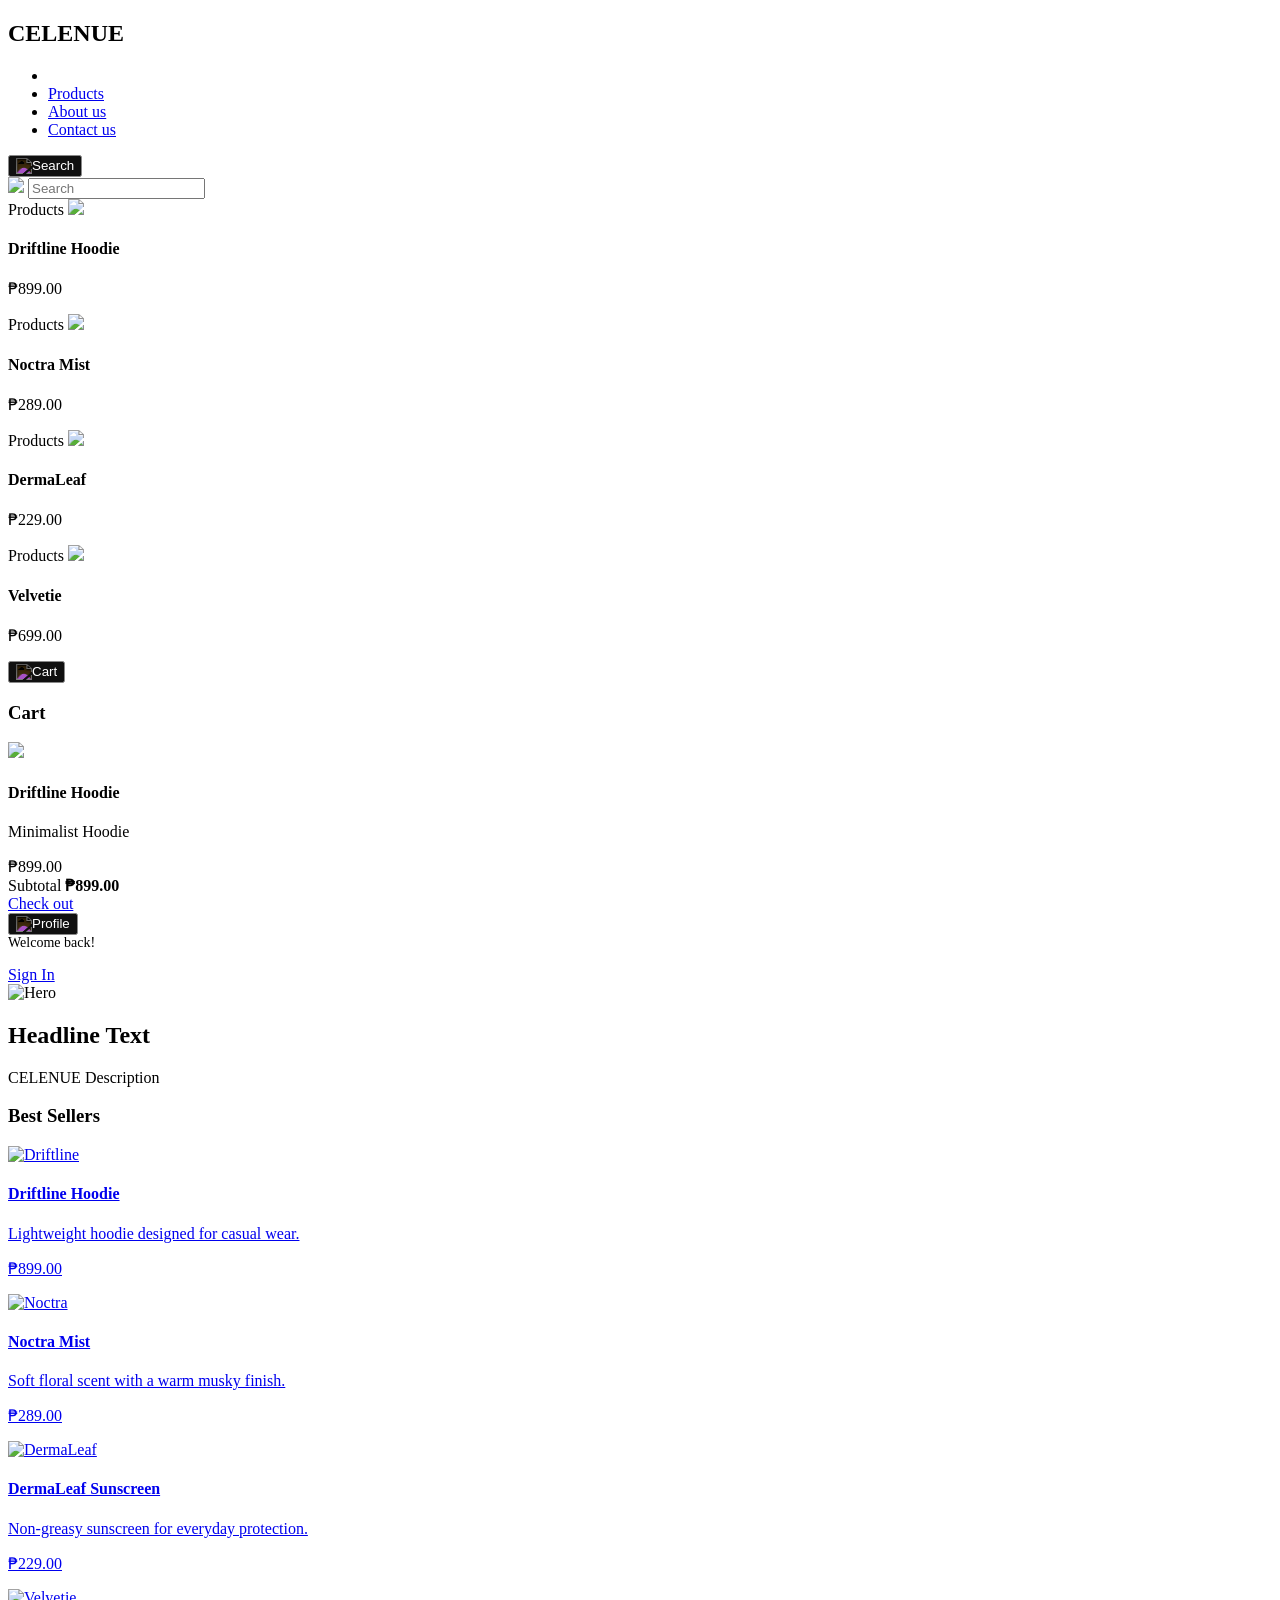
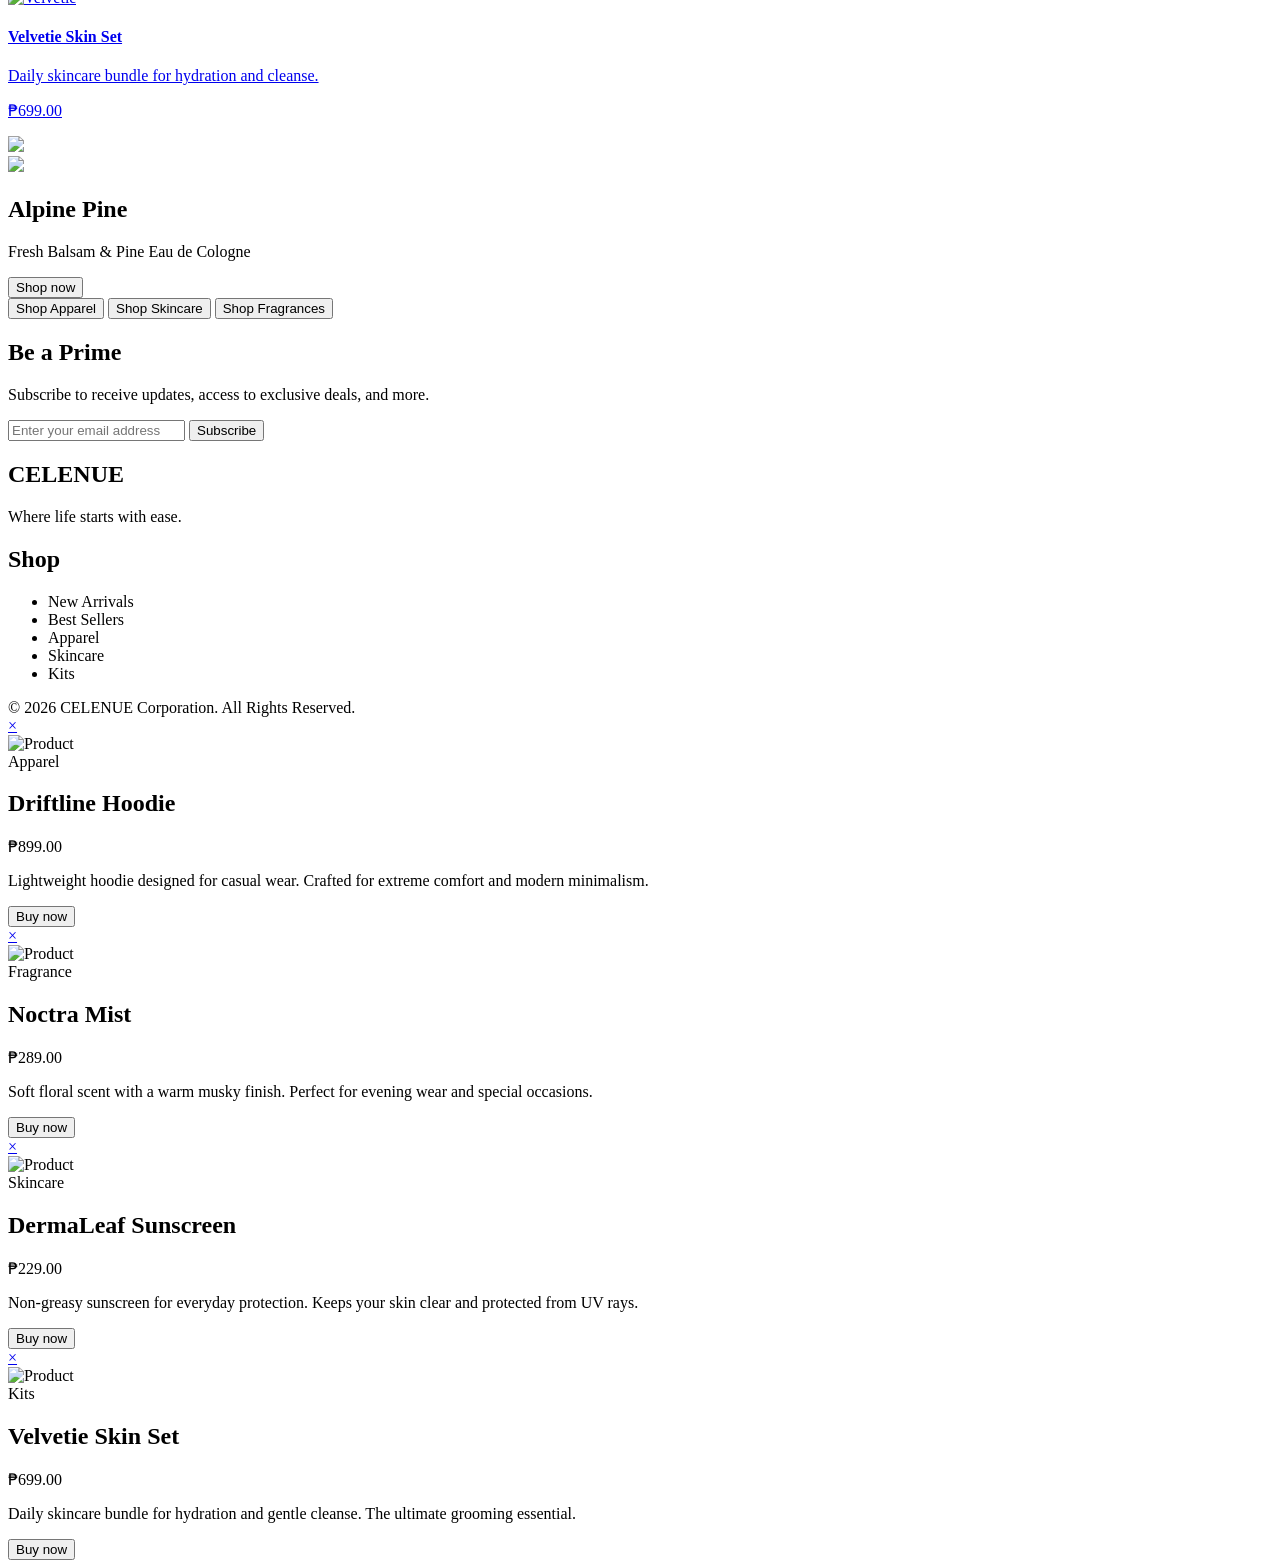
==== index.html @ c6b099b7 "Create index.html Updated" ====
<!DOCTYPE html>
<html lang="en">
<head>
    <meta charset="UTF-8">
    <meta name="viewport" content="width=device-width, initial-scale=1.0">
    <link rel="stylesheet" href="style.css">
    <link href="https://fonts.googleapis.com/css2?family=Inter:wght@300;400;500;600&family=Playfair+Display:wght@400;500;600&display=swap" rel="stylesheet">
    <title>CELENUE | Home</title>
</head>
<body>
    <nav class="navbar"> 
        <h1 class="logo">CELENUE</h1>
        <ul class="navlinks">
            <li><a href="index.html" style="color: white; font-weight: 600;">Home</a></li>
            <li><a href="products.html">Products</a></li>
            <li><a href="about.html">About us</a></li>
            <li><a href="contact.html">Contact us</a></li> 
        </ul>

        <!-- Drop down for signin Icon -->
        <div class="navicons">
            <div class="dropdown-container">
                <button class="iconbtn" style="filter: invert(1);"><img src="Assets/Search.png" alt="Search"></button>
                <div class="navPopup searchPopupWide">
                    <div class="searchInputWrapper">
                        <img src="Assets/Search.png" class="searchIconInside">
                        <input type="text" placeholder="Search">
                    </div>
                    <div class="searchResultsGrid">
                        <div class="searchResultCard">
                            <span class="searchResultCategory">Products</span>
                            <img src="Assets/Images/BestSeller1.png" class="searchResultImage">
                            <h4 class="searchResultTitle">Driftline Hoodie</h4>
                            <p class="searchResultPrice">₱899.00</p>
                        </div>
                        <div class="searchResultCard">
                            <span class="searchResultCategory">Products</span>
                            <img src="Assets/Images/BestSeller2.png" class="searchResultImage">
                            <h4 class="searchResultTitle">Noctra Mist</h4>
                            <p class="searchResultPrice">₱289.00</p>
                        </div>
                        <div class="searchResultCard">
                            <span class="searchResultCategory">Products</span>
                            <img src="Assets/Images/BestSeller3.png" class="searchResultImage">
                            <h4 class="searchResultTitle">DermaLeaf</h4>
                            <p class="searchResultPrice">₱229.00</p>
                        </div>
                        <div class="searchResultCard">
                            <span class="searchResultCategory">Products</span>
                            <img src="Assets/Images/BestSeller4.png" class="searchResultImage">
                            <h4 class="searchResultTitle">Velvetie</h4>
                            <p class="searchResultPrice">₱699.00</p>
                        </div>
                    </div>
                </div>
            </div>

        <!-- Drop down for Cart Icon -->
            <div class="dropdown-container">
                <button class="iconbtn" style="filter: invert(1);"><img src="Assets/Cart.png" alt="Cart"></button>
                <div class="navPopup">
                    <h3 class="cartTitle">Cart</h3>
                    <div class="cartItem">
                        <img src="Assets/Images/BestSeller1.png" class="cartItemImg">
                        <div class="cartItemContent">
                            <div class="cartItemTop">
                                <div class="cartItemDetails">
                                    <h4>Driftline Hoodie</h4>
                                    <p>Minimalist Hoodie</p>
                                </div>
                                <div class="cartItemPrice">₱899.00</div>
                            </div>
                        </div>
                    </div>
                    <div class="cartSubtotalRow">
                        <span>Subtotal</span>
                        <strong>₱899.00</strong>
                    </div>
                    <a href="checkout.html" class="btnCheckout">Check out</a>
                </div>
            </div>
        <!-- Drop down for signin Icon -->
            <div class="dropdown-container">
                <button class="iconbtn" style="filter: invert(1);"><img src="Assets/Profile.png" alt="Profile"></button>
                <div class="navPopup" style="width: 200px;">
                    <p style="margin: 0 0 15px 0; font-size: 14px;">Welcome back!</p>
                    <a href="#" class="btnCheckout">Sign In</a>
                </div>
            </div>
        </div>
    </nav>

    <div class="topImage">
        <img src="Assets/Images/HomePageMain.png" alt="Hero">
        <div class="text">
            <h2>Headline Text</h2>
            <p>CELENUE Description</p>
        </div>
    </div>

    <h3>Best Sellers</h3>
    <div class="Item-container">
        <a href="#modal1" class="card">
            <img src="Assets/Images/BestSeller1.png" alt="Driftline">
            <div class="text">
                <h4>Driftline Hoodie</h4>
                <p class="desc">Lightweight hoodie designed for casual wear.</p>
                <p class="price">₱899.00</p>
            </div>
        </a>
        <a href="#modal2" class="card">
            <img src="Assets/Images/BestSeller2.png" alt="Noctra">
            <div class="text">
                <h4>Noctra Mist</h4>
                <p class="desc">Soft floral scent with a warm musky finish.</p>
                <p class="price">₱289.00</p>
            </div>
        </a>
        <a href="#modal3" class="card">
            <img src="Assets/Images/BestSeller3.png" alt="DermaLeaf">
            <div class="text">
                <h4>DermaLeaf Sunscreen</h4>
                <p class="desc">Non-greasy sunscreen for everyday protection.</p>
                <p class="price">₱229.00</p>
            </div>
        </a>
        <a href="#modal4" class="card">
            <img src="Assets/Images/BestSeller4.png" alt="Velvetie">
            <div class="text">
                <h4>Velvetie Skin Set</h4>
                <p class="desc">Daily skincare bundle for hydration and cleanse.</p>
                <p class="price">₱699.00</p>
            </div>
        </a>
    </div>

    <div class="showcase">
        <div class="left-side">
            <img src="Assets/Images/PromoModel.png">
        </div>
        <div class="right-side">
            <div class="right-card">
                <img src="Assets/Images/PromoProduct.png">
                <div class="right-content">
                    <h2>Alpine Pine</h2>
                    <p>Fresh Balsam & Pine Eau de Cologne</p>
                    <a href="products.html"><button>Shop now</button></a>
                </div>
            </div>            
        </div>
    </div>

    <div class="buttonshop">
        <button>Shop Apparel</button>
        <button>Shop Skincare</button>
        <button>Shop Fragrances</button>
    </div>

    <div class="club">
        <div class="clubInv">
            <h2>Be a Prime</h2>
            <p>Subscribe to receive updates, access to exclusive deals, and more.</p>
        </div>
        <div class="ClubSub">
            <input type="email" placeholder="Enter your email address">
            <button>Subscribe</button>
        </div>
    </div>

    <div class="footer">
        <div class="top-footer">
            <div class="left-footer">
                <h2>CELENUE</h2>
                <p>Where life starts with ease.</p>
            </div>
            <div class="middle-footer">
                <h2>Shop</h2>
                <ul class="shoplinks">
                    <li>New Arrivals</li>
                    <li>Best Sellers</li>
                    <li>Apparel</li>
                    <li>Skincare</li>
                    <li>Kits</li>
                </ul>
            </div>
        </div>
        <div class="bottom-footer">
            <p style="margin: 0;">© 2026 CELENUE Corporation. All Rights Reserved.</p>
        </div>
    </div>
    
    <!-- POP UP FOR PRODUCTS -->
    <div id="modal1" class="modalOverlay">
        <div class="quickViewBox">
            <a href="#" class="closeModalBtn">&times;</a>
            <div class="modalLeft"><img src="Assets/Images/BestSeller1.png" alt="Product"></div>
            <div class="modalRight">
                <span>Apparel</span>
                <h2>Driftline Hoodie</h2>
                <div class="price">₱899.00</div>
                <p>Lightweight hoodie designed for casual wear. Crafted for extreme comfort and modern minimalism.</p>
                <a href="checkout.html"><button class="modalBtnBlack">Buy now</button></a>
            </div>
        </div>
    </div>

    <div id="modal2" class="modalOverlay">
        <div class="quickViewBox">
            <a href="#" class="closeModalBtn">&times;</a>
            <div class="modalLeft"><img src="Assets/Images/BestSeller2.png" alt="Product"></div>
            <div class="modalRight">
                <span>Fragrance</span>
                <h2>Noctra Mist</h2>
                <div class="price">₱289.00</div>
                <p>Soft floral scent with a warm musky finish. Perfect for evening wear and special occasions.</p>
                <a href="checkout.html"><button class="modalBtnBlack">Buy now</button></a>
            </div>
        </div>
    </div>

    <div id="modal3" class="modalOverlay">
        <div class="quickViewBox">
            <a href="#" class="closeModalBtn">&times;</a>
            <div class="modalLeft"><img src="Assets/Images/BestSeller3.png" alt="Product"></div>
            <div class="modalRight">
                <span>Skincare</span>
                <h2>DermaLeaf Sunscreen</h2>
                <div class="price">₱229.00</div>
                <p>Non-greasy sunscreen for everyday protection. Keeps your skin clear and protected from UV rays.</p>
                <a href="checkout.html"><button class="modalBtnBlack">Buy now</button></a>
            </div>
        </div>
    </div>

    <div id="modal4" class="modalOverlay">
        <div class="quickViewBox">
            <a href="#" class="closeModalBtn">&times;</a>
            <div class="modalLeft"><img src="Assets/Images/BestSeller4.png" alt="Product"></div>
            <div class="modalRight">
                <span>Kits</span>
                <h2>Velvetie Skin Set</h2>
                <div class="price">₱699.00</div>
                <p>Daily skincare bundle for hydration and gentle cleanse. The ultimate grooming essential.</p>
                <a href="checkout.html"><button class="modalBtnBlack">Buy now</button></a>
            </div>
        </div>
    </div>
</body>
</html>
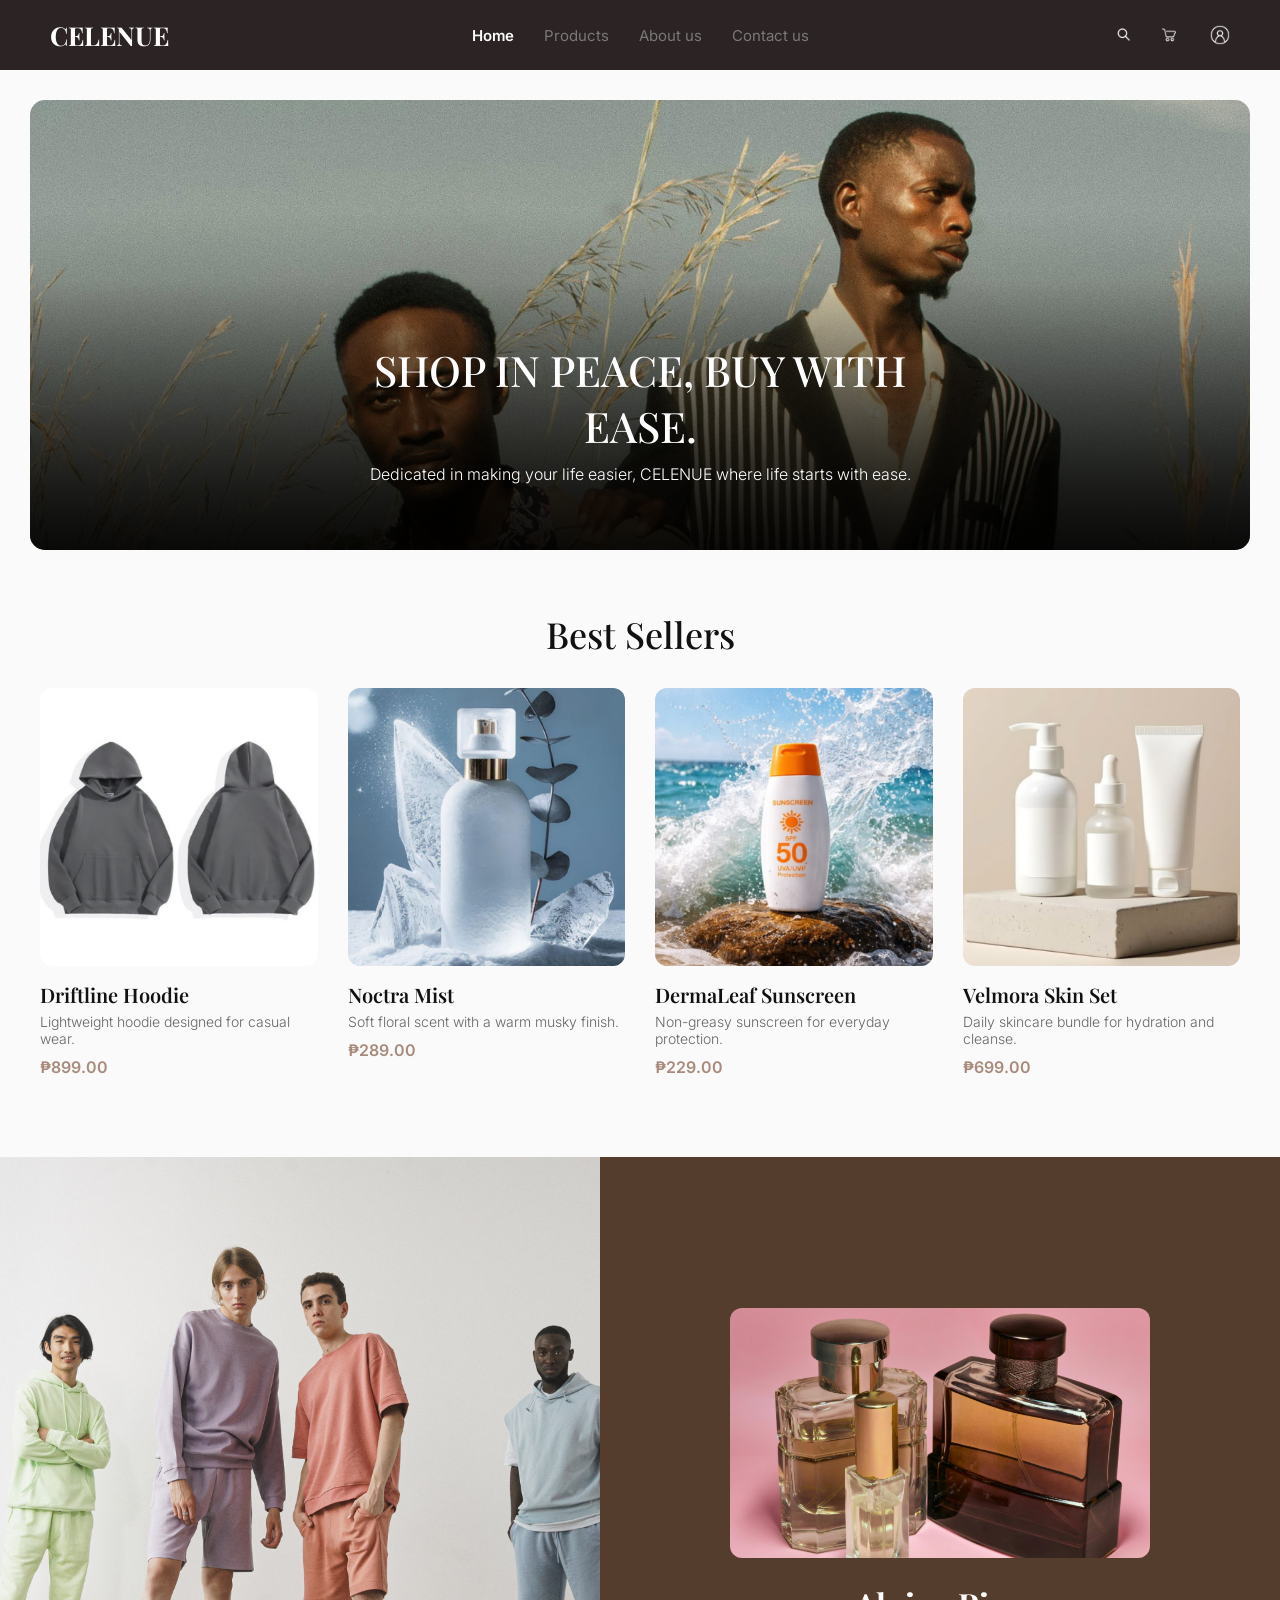
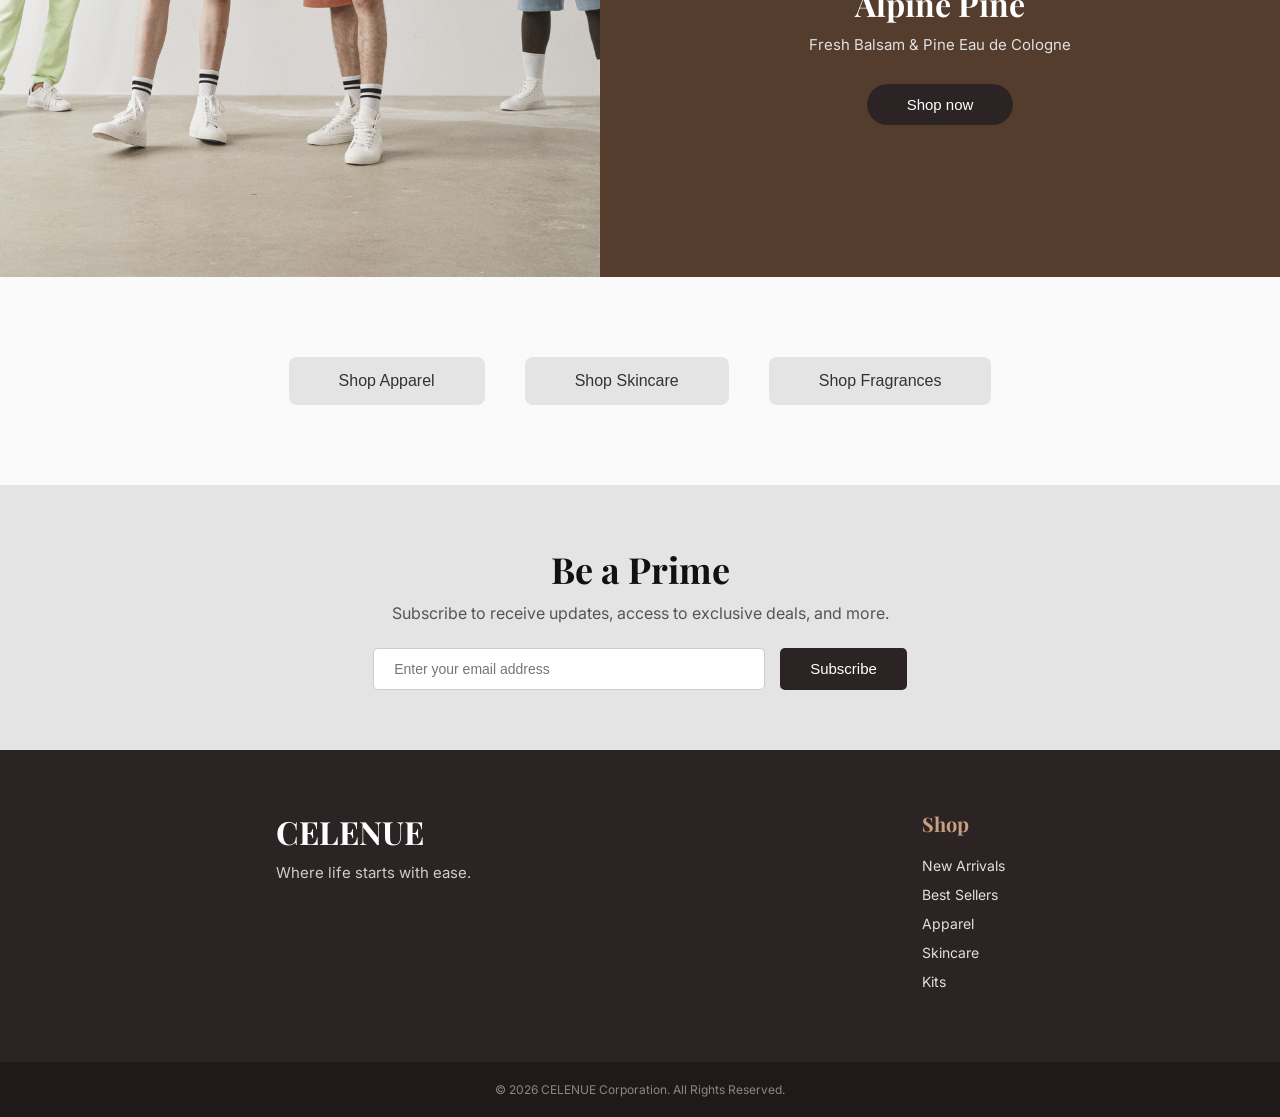
==== commit 3aaf4975: "Add files via upload" ====
--- a/index.html
+++ b/index.html
@@ -1,249 +1,265 @@
-<!DOCTYPE html>
-<html lang="en">
-<head>
-    <meta charset="UTF-8">
-    <meta name="viewport" content="width=device-width, initial-scale=1.0">
-    <link rel="stylesheet" href="style.css">
-    <link href="https://fonts.googleapis.com/css2?family=Inter:wght@300;400;500;600&family=Playfair+Display:wght@400;500;600&display=swap" rel="stylesheet">
-    <title>CELENUE | Home</title>
-</head>
-<body>
-    <nav class="navbar"> 
-        <h1 class="logo">CELENUE</h1>
-        <ul class="navlinks">
-            <li><a href="index.html" style="color: white; font-weight: 600;">Home</a></li>
-            <li><a href="products.html">Products</a></li>
-            <li><a href="about.html">About us</a></li>
-            <li><a href="contact.html">Contact us</a></li> 
-        </ul>
-
-        <!-- Drop down for signin Icon -->
-        <div class="navicons">
-            <div class="dropdown-container">
-                <button class="iconbtn" style="filter: invert(1);"><img src="Assets/Search.png" alt="Search"></button>
-                <div class="navPopup searchPopupWide">
-                    <div class="searchInputWrapper">
-                        <img src="Assets/Search.png" class="searchIconInside">
-                        <input type="text" placeholder="Search">
-                    </div>
-                    <div class="searchResultsGrid">
-                        <div class="searchResultCard">
-                            <span class="searchResultCategory">Products</span>
-                            <img src="Assets/Images/BestSeller1.png" class="searchResultImage">
-                            <h4 class="searchResultTitle">Driftline Hoodie</h4>
-                            <p class="searchResultPrice">₱899.00</p>
-                        </div>
-                        <div class="searchResultCard">
-                            <span class="searchResultCategory">Products</span>
-                            <img src="Assets/Images/BestSeller2.png" class="searchResultImage">
-                            <h4 class="searchResultTitle">Noctra Mist</h4>
-                            <p class="searchResultPrice">₱289.00</p>
-                        </div>
-                        <div class="searchResultCard">
-                            <span class="searchResultCategory">Products</span>
-                            <img src="Assets/Images/BestSeller3.png" class="searchResultImage">
-                            <h4 class="searchResultTitle">DermaLeaf</h4>
-                            <p class="searchResultPrice">₱229.00</p>
-                        </div>
-                        <div class="searchResultCard">
-                            <span class="searchResultCategory">Products</span>
-                            <img src="Assets/Images/BestSeller4.png" class="searchResultImage">
-                            <h4 class="searchResultTitle">Velvetie</h4>
-                            <p class="searchResultPrice">₱699.00</p>
-                        </div>
-                    </div>
-                </div>
-            </div>
-
-        <!-- Drop down for Cart Icon -->
-            <div class="dropdown-container">
-                <button class="iconbtn" style="filter: invert(1);"><img src="Assets/Cart.png" alt="Cart"></button>
-                <div class="navPopup">
-                    <h3 class="cartTitle">Cart</h3>
-                    <div class="cartItem">
-                        <img src="Assets/Images/BestSeller1.png" class="cartItemImg">
-                        <div class="cartItemContent">
-                            <div class="cartItemTop">
-                                <div class="cartItemDetails">
-                                    <h4>Driftline Hoodie</h4>
-                                    <p>Minimalist Hoodie</p>
-                                </div>
-                                <div class="cartItemPrice">₱899.00</div>
-                            </div>
-                        </div>
-                    </div>
-                    <div class="cartSubtotalRow">
-                        <span>Subtotal</span>
-                        <strong>₱899.00</strong>
-                    </div>
-                    <a href="checkout.html" class="btnCheckout">Check out</a>
-                </div>
-            </div>
-        <!-- Drop down for signin Icon -->
-            <div class="dropdown-container">
-                <button class="iconbtn" style="filter: invert(1);"><img src="Assets/Profile.png" alt="Profile"></button>
-                <div class="navPopup" style="width: 200px;">
-                    <p style="margin: 0 0 15px 0; font-size: 14px;">Welcome back!</p>
-                    <a href="#" class="btnCheckout">Sign In</a>
-                </div>
-            </div>
-        </div>
-    </nav>
-
-    <div class="topImage">
-        <img src="Assets/Images/HomePageMain.png" alt="Hero">
-        <div class="text">
-            <h2>Headline Text</h2>
-            <p>CELENUE Description</p>
-        </div>
-    </div>
-
-    <h3>Best Sellers</h3>
-    <div class="Item-container">
-        <a href="#modal1" class="card">
-            <img src="Assets/Images/BestSeller1.png" alt="Driftline">
-            <div class="text">
-                <h4>Driftline Hoodie</h4>
-                <p class="desc">Lightweight hoodie designed for casual wear.</p>
-                <p class="price">₱899.00</p>
-            </div>
-        </a>
-        <a href="#modal2" class="card">
-            <img src="Assets/Images/BestSeller2.png" alt="Noctra">
-            <div class="text">
-                <h4>Noctra Mist</h4>
-                <p class="desc">Soft floral scent with a warm musky finish.</p>
-                <p class="price">₱289.00</p>
-            </div>
-        </a>
-        <a href="#modal3" class="card">
-            <img src="Assets/Images/BestSeller3.png" alt="DermaLeaf">
-            <div class="text">
-                <h4>DermaLeaf Sunscreen</h4>
-                <p class="desc">Non-greasy sunscreen for everyday protection.</p>
-                <p class="price">₱229.00</p>
-            </div>
-        </a>
-        <a href="#modal4" class="card">
-            <img src="Assets/Images/BestSeller4.png" alt="Velvetie">
-            <div class="text">
-                <h4>Velvetie Skin Set</h4>
-                <p class="desc">Daily skincare bundle for hydration and cleanse.</p>
-                <p class="price">₱699.00</p>
-            </div>
-        </a>
-    </div>
-
-    <div class="showcase">
-        <div class="left-side">
-            <img src="Assets/Images/PromoModel.png">
-        </div>
-        <div class="right-side">
-            <div class="right-card">
-                <img src="Assets/Images/PromoProduct.png">
-                <div class="right-content">
-                    <h2>Alpine Pine</h2>
-                    <p>Fresh Balsam & Pine Eau de Cologne</p>
-                    <a href="products.html"><button>Shop now</button></a>
-                </div>
-            </div>            
-        </div>
-    </div>
-
-    <div class="buttonshop">
-        <button>Shop Apparel</button>
-        <button>Shop Skincare</button>
-        <button>Shop Fragrances</button>
-    </div>
-
-    <div class="club">
-        <div class="clubInv">
-            <h2>Be a Prime</h2>
-            <p>Subscribe to receive updates, access to exclusive deals, and more.</p>
-        </div>
-        <div class="ClubSub">
-            <input type="email" placeholder="Enter your email address">
-            <button>Subscribe</button>
-        </div>
-    </div>
-
-    <div class="footer">
-        <div class="top-footer">
-            <div class="left-footer">
-                <h2>CELENUE</h2>
-                <p>Where life starts with ease.</p>
-            </div>
-            <div class="middle-footer">
-                <h2>Shop</h2>
-                <ul class="shoplinks">
-                    <li>New Arrivals</li>
-                    <li>Best Sellers</li>
-                    <li>Apparel</li>
-                    <li>Skincare</li>
-                    <li>Kits</li>
-                </ul>
-            </div>
-        </div>
-        <div class="bottom-footer">
-            <p style="margin: 0;">© 2026 CELENUE Corporation. All Rights Reserved.</p>
-        </div>
-    </div>
-    
-    <!-- POP UP FOR PRODUCTS -->
-    <div id="modal1" class="modalOverlay">
-        <div class="quickViewBox">
-            <a href="#" class="closeModalBtn">&times;</a>
-            <div class="modalLeft"><img src="Assets/Images/BestSeller1.png" alt="Product"></div>
-            <div class="modalRight">
-                <span>Apparel</span>
-                <h2>Driftline Hoodie</h2>
-                <div class="price">₱899.00</div>
-                <p>Lightweight hoodie designed for casual wear. Crafted for extreme comfort and modern minimalism.</p>
-                <a href="checkout.html"><button class="modalBtnBlack">Buy now</button></a>
-            </div>
-        </div>
-    </div>
-
-    <div id="modal2" class="modalOverlay">
-        <div class="quickViewBox">
-            <a href="#" class="closeModalBtn">&times;</a>
-            <div class="modalLeft"><img src="Assets/Images/BestSeller2.png" alt="Product"></div>
-            <div class="modalRight">
-                <span>Fragrance</span>
-                <h2>Noctra Mist</h2>
-                <div class="price">₱289.00</div>
-                <p>Soft floral scent with a warm musky finish. Perfect for evening wear and special occasions.</p>
-                <a href="checkout.html"><button class="modalBtnBlack">Buy now</button></a>
-            </div>
-        </div>
-    </div>
-
-    <div id="modal3" class="modalOverlay">
-        <div class="quickViewBox">
-            <a href="#" class="closeModalBtn">&times;</a>
-            <div class="modalLeft"><img src="Assets/Images/BestSeller3.png" alt="Product"></div>
-            <div class="modalRight">
-                <span>Skincare</span>
-                <h2>DermaLeaf Sunscreen</h2>
-                <div class="price">₱229.00</div>
-                <p>Non-greasy sunscreen for everyday protection. Keeps your skin clear and protected from UV rays.</p>
-                <a href="checkout.html"><button class="modalBtnBlack">Buy now</button></a>
-            </div>
-        </div>
-    </div>
-
-    <div id="modal4" class="modalOverlay">
-        <div class="quickViewBox">
-            <a href="#" class="closeModalBtn">&times;</a>
-            <div class="modalLeft"><img src="Assets/Images/BestSeller4.png" alt="Product"></div>
-            <div class="modalRight">
-                <span>Kits</span>
-                <h2>Velvetie Skin Set</h2>
-                <div class="price">₱699.00</div>
-                <p>Daily skincare bundle for hydration and gentle cleanse. The ultimate grooming essential.</p>
-                <a href="checkout.html"><button class="modalBtnBlack">Buy now</button></a>
-            </div>
-        </div>
-    </div>
-</body>
-</html>
+<!DOCTYPE html>
+<html lang="en">
+<head>
+    <meta charset="UTF-8">
+    <meta name="viewport" content="width=device-width, initial-scale=1.0">
+    <link rel="stylesheet" href="style.css">
+    <link href="https://fonts.googleapis.com/css2?family=Inter:wght@300;400;500;600&family=Playfair+Display:wght@400;500;600&display=swap" rel="stylesheet">
+    <title>CELENUE | Home</title>
+</head>
+<body>
+    <nav class="navbar"> 
+        <h1 class="logo">CELENUE</h1>
+        <ul class="navlinks">
+            <li><a href="index.html" style="color: white; font-weight: 600;">Home</a></li>
+            <li><a href="products.html">Products</a></li>
+            <li><a href="about.html">About us</a></li>
+            <li><a href="contact.html">Contact us</a></li> 
+        </ul>
+
+        <div class="navicons">
+            <div class="dropdown-container">
+                <button class="iconbtn" style="filter: invert(1);">
+                    <img src="Assets/Search.png" alt="Search">
+                </button>
+                <div class="navPopup searchPopupWide">
+                    <div class="searchInputWrapper">
+                        <img src="Assets/Search.png" class="searchIconInside">
+                        <input type="text" placeholder="Search">
+                    </div>
+                    <div class="searchResultsGrid">
+                        <a href="#modal1" class="searchResultCard" style="text-decoration: none; color: inherit;">
+                            <span class="searchResultCategory">Apparel</span>
+                            <img src="Assets/products/DriftlineHoodie_apparel.png" class="searchResultImage">
+                            <h4 class="searchResultTitle">Driftline Hoodie</h4>
+                            <p class="searchResultPrice">₱899.00</p>
+                        </a>
+                        <a href="#modal2" class="searchResultCard" style="text-decoration: none; color: inherit;">
+                            <span class="searchResultCategory">Fragrance</span>
+                            <img src="Assets/products/NoctraMist_perfume.png" class="searchResultImage">
+                            <h4 class="searchResultTitle">Noctra Mist</h4>
+                            <p class="searchResultPrice">₱289.00</p>
+                        </a>
+                        <a href="#modal3" class="searchResultCard" style="text-decoration: none; color: inherit;">
+                            <span class="searchResultCategory">Skincare</span>
+                            <img src="Assets/products/DermaLeafSunscreen_skincare.png" class="searchResultImage">
+                            <h4 class="searchResultTitle">DermaLeaf</h4>
+                            <p class="searchResultPrice">₱229.00</p>
+                        </a>
+                        <a href="#modal4" class="searchResultCard" style="text-decoration: none; color: inherit;">
+                            <span class="searchResultCategory">Kits</span>
+                            <img src="Assets/products/VelmoraSkinSet_skincare.png" class="searchResultImage">
+                            <h4 class="searchResultTitle">Velmora Skin Set</h4>
+                            <p class="searchResultPrice">₱699.00</p>
+                        </a>
+                    </div>
+                </div>
+            </div>
+
+            <div class="dropdown-container">
+                <button class="iconbtn" style="filter: invert(1);">
+                    <img src="Assets/Cart.png" alt="Cart">
+                    <span id="cartCount"></span>
+                </button>
+                <div class="navPopup">
+                    <h3 class="cartTitle">Cart</h3>
+                    <div id="cartItemsContainer"></div>
+                    <div class="cartSubtotalRow">
+                        <span>Subtotal</span>
+                        <strong id="cartSubtotal">₱0.00</strong>
+                    </div>
+                    <a href="checkout.html" class="btnCheckout">Check out</a>
+                </div>
+            </div>
+
+            <div class="dropdown-container">
+                <button class="iconbtn" style="filter: invert(1);">
+                    <img src="Assets/Profile.png" alt="Profile">
+                </button>
+                <div class="navPopup" style="width: 200px;">
+                    <p style="margin: 0 0 15px 0; font-size: 14px;">Welcome back!</p>
+                    <a href="#!" class="btnCheckout">Sign In</a>
+                </div>
+            </div>
+        </div>
+    </nav>
+
+    <div class="topImage">
+        <img src="Assets/Images/HomePageMain.png" alt="Hero">
+        <div class="text">
+            <h2>SHOP IN PEACE, BUY WITH EASE.</h2>
+            <p>Dedicated in making your life easier, CELENUE where life starts with ease.</p>
+        </div>
+    </div>
+
+    <h3>Best Sellers</h3>
+    <div class="Item-container">
+        <a href="#modal1" class="card">
+            <img src="Assets/products/DriftlineHoodie_apparel.png" alt="Driftline">
+            <div class="text">
+                <h4>Driftline Hoodie</h4>
+                <p class="desc">Lightweight hoodie designed for casual wear.</p>
+                <p class="price">₱899.00</p>
+            </div>
+        </a>
+        <a href="#modal2" class="card">
+            <img src="Assets/products/NoctraMist_perfume.png" alt="Noctra">
+            <div class="text">
+                <h4>Noctra Mist</h4>
+                <p class="desc">Soft floral scent with a warm musky finish.</p>
+                <p class="price">₱289.00</p>
+            </div>
+        </a>
+        <a href="#modal3" class="card">
+            <img src="Assets/products/DermaLeafSunscreen_skincare.png" alt="DermaLeaf">
+            <div class="text">
+                <h4>DermaLeaf Sunscreen</h4>
+                <p class="desc">Non-greasy sunscreen for everyday protection.</p>
+                <p class="price">₱229.00</p>
+            </div>
+        </a>
+        <a href="#modal4" class="card">
+            <img src="Assets/products/VelmoraSkinSet_skincare.png" alt="Velmora">
+            <div class="text">
+                <h4>Velmora Skin Set</h4>
+                <p class="desc">Daily skincare bundle for hydration and cleanse.</p>
+                <p class="price">₱699.00</p>
+            </div>
+        </a>
+    </div>
+
+    <div class="showcase">
+        <div class="left-side">
+            <img src="Assets/Images/PromoModel.png">
+        </div>
+        <div class="right-side">
+            <div class="right-card">
+                <img src="Assets/Images/PromoProduct.png">
+                <div class="right-content">
+                    <h2>Alpine Pine</h2>
+                    <p>Fresh Balsam & Pine Eau de Cologne</p>
+                    <a href="products.html"><button>Shop now</button></a>
+                </div>
+            </div>            
+        </div>
+    </div>
+
+    <div class="buttonshop">
+        <a href="products.html?category=Apparel"><button>Shop Apparel</button></a>
+        <a href="products.html?category=Skincare"><button>Shop Skincare</button></a>
+        <a href="products.html?category=Fragrance"><button>Shop Fragrances</button></a>
+    </div>
+
+    <div class="club">
+        <div class="clubInv">
+            <h2>Be a Prime</h2>
+            <p>Subscribe to receive updates, access to exclusive deals, and more.</p>
+        </div>
+        <div class="ClubSub">
+            <input type="email" placeholder="Enter your email address">
+            <button>Subscribe</button>
+        </div>
+    </div>
+
+    <div class="footer">
+        <div class="top-footer">
+            <div class="left-footer">
+                <h2>CELENUE</h2>
+                <p>Where life starts with ease.</p>
+            </div>
+            <div class="middle-footer">
+                <h2>Shop</h2>
+                <ul class="shoplinks">
+                    <li><a href="products.html?sort=Newest">New Arrivals</a></li>
+                    <li><a href="products.html?sort=Top Rated">Best Sellers</a></li>
+                    <li><a href="products.html?category=Apparel">Apparel</a></li>
+                    <li><a href="products.html?category=Skincare">Skincare</a></li>
+                    <li><a href="products.html?category=Kits">Kits</a></li>
+                </ul>
+            </div>
+        </div>
+        <div class="bottom-footer">
+            <p style="margin: 0;">© 2026 CELENUE Corporation. All Rights Reserved.</p>
+        </div>
+    </div>
+    
+    <div id="modal1" class="modalOverlay">
+        <div class="quickViewBox">
+            <a href="#!" class="closeModalBtn">&times;</a>
+            <div class="modalLeft">
+                <img src="Assets/products/DriftlineHoodie_apparel.png" alt="Product">
+            </div>
+            <div class="modalRight">
+                <span>Apparel</span>
+                <h2>Driftline Hoodie</h2>
+                <div class="price">₱899.00</div>
+                <p>Lightweight hoodie designed for casual wear. Crafted for extreme comfort and modern minimalism.</p>
+                <button class="btnAddCart">Add to cart</button>
+                <a href="checkout.html">
+                    <button class="modalBtnBlack">Buy now</button>
+                </a>
+            </div>
+        </div>
+    </div>
+
+    <div id="modal2" class="modalOverlay">
+        <div class="quickViewBox">
+            <a href="#!" class="closeModalBtn">&times;</a>
+            <div class="modalLeft">
+                <img src="Assets/products/NoctraMist_perfume.png" alt="Product">
+            </div>
+            <div class="modalRight">
+                <span>Fragrance</span>
+                <h2>Noctra Mist</h2>
+                <div class="price">₱289.00</div>
+                <p>Soft floral scent with a warm musky finish. Perfect for evening wear and special occasions.</p>
+                <button class="btnAddCart">Add to cart</button>
+                <a href="checkout.html">
+                    <button class="modalBtnBlack">Buy now</button>
+                </a>
+            </div>
+        </div>
+    </div>
+
+    <div id="modal3" class="modalOverlay">
+        <div class="quickViewBox">
+            <a href="#!" class="closeModalBtn">&times;</a>
+            <div class="modalLeft">
+                <img src="Assets/products/DermaLeafSunscreen_skincare.png" alt="Product">
+            </div>
+            <div class="modalRight">
+                <span>Skincare</span>
+                <h2>DermaLeaf Sunscreen</h2>
+                <div class="price">₱229.00</div>
+                <p>Non-greasy sunscreen for everyday protection. Keeps your skin clear and protected from UV rays.</p>
+                <button class="btnAddCart">Add to cart</button>
+                <a href="checkout.html">
+                    <button class="modalBtnBlack">Buy now</button>
+                </a>
+            </div>
+        </div>
+    </div>
+
+    <div id="modal4" class="modalOverlay">
+        <div class="quickViewBox">
+            <a href="#!" class="closeModalBtn">&times;</a>
+            <div class="modalLeft">
+                <img src="Assets/products/VelmoraSkinSet_skincare.png" alt="Product">
+            </div>
+            <div class="modalRight">
+                <span>Kits</span>
+                <h2>Velmora Skin Set</h2>
+                <div class="price">₱699.00</div>
+                <p>Daily skincare bundle for hydration and gentle cleanse. The ultimate grooming essential.</p>
+                <button class="btnAddCart">Add to cart</button>
+                <a href="checkout.html">
+                    <button class="modalBtnBlack">Buy now</button>
+                </a>
+            </div>
+        </div>
+    </div>
+
+    <script src="products.js"></script>
+    <script src="script.js"></script>
+</body>
+</html>
--- a/style.css
+++ b/style.css
@@ -0,0 +1,1040 @@
+body {
+    margin: 0px;
+    font-family: 'Inter', sans-serif;
+    background-color: #fafafa;
+}
+
+h1, h2, h3, h4 {
+    font-family: 'Playfair Display', serif;
+    color: #111;
+}
+
+/* ----------------------------
+        NAVBAR
+-------------------------------*/
+.navbar { 
+    background-color: #2c2424;  
+    display: grid;
+    grid-template-columns: 1fr auto 1fr;
+    align-items: center;
+    width: 100%;
+    height: 70px;
+    position: sticky;
+    top: 0;
+    z-index: 1000;
+    padding: 0 50px;
+    box-sizing: border-box;
+} 
+ 
+.logo { 
+    color: white; 
+    font-size: 26px;
+    font-family: 'Playfair Display', serif; 
+    margin: 0;
+} 
+ 
+.navlinks { 
+    list-style: none; 
+    display: flex;
+    gap: 30px; 
+    margin: 0; 
+    padding: 0;
+} 
+
+.navbar a { 
+    color: #797979;
+    text-decoration: none;
+    font-size: 15px;
+    font-family: 'Inter', sans-serif;
+    transition: 0.3s;
+} 
+
+.navbar a:hover { 
+    color: white;
+}
+
+.navicons {
+    display: flex;
+    justify-content: flex-end;
+    gap: 25px;
+    margin: 0;
+}
+
+.dropdown-container {
+    position: relative;
+    display: flex;
+    align-items: center;
+    height: 70px;
+}
+
+.iconbtn {
+    background: none;
+    border: none;
+    padding: 0;
+    cursor: pointer;
+    display: flex;
+    align-items: center;
+}
+
+.iconbtn img {
+    width: 20px;
+    filter: invert(1);
+    transition: 0.3s;
+}
+
+.iconbtn:hover img {
+    opacity: 0.7;
+}
+
+#cartCount {
+    filter: invert();
+    color: #ffffff;
+    font-size: 14px;
+    margin-left: 6px;
+    font-weight: 500;
+}
+
+.navPopup {
+    display: none;
+    position: absolute;
+    top: 60px;
+    right: -10px;
+    background-color: #ffffff;
+    box-shadow: 0 10px 30px rgba(0,0,0,0.15);
+    border-radius: 8px;
+    padding: 25px;
+    width: 360px;
+    z-index: 1001;
+    cursor: default;
+}
+
+.dropdown-container:hover .navPopup {
+    display: block;
+}
+
+.navPopup::before {
+    content: '';
+    position: absolute;
+    top: -20px;
+    left: 0;
+    width: 100%;
+    height: 20px;
+}
+
+.cartTitle { 
+    font-size: 24px; 
+    font-weight: 400; 
+    margin: 0 0 15px 0; 
+    padding-bottom: 15px; 
+    border-bottom: 1px solid #ddd; 
+}
+
+.cartItem { 
+    display: flex; 
+    gap: 15px; 
+    margin-bottom: 20px; 
+    padding-bottom: 20px; 
+    border-bottom: 1px solid #ddd; 
+}
+
+.cartItemImg { 
+    width: 65px; 
+    height: 65px; 
+    background-color: #e0e0e0; 
+    object-fit: cover; 
+    border-radius: 4px; 
+}
+
+.cartItemContent { 
+    flex: 1; 
+    display: flex; 
+    flex-direction: column; 
+    justify-content: space-between; 
+}
+
+.cartItemTop { 
+    display: flex; 
+    justify-content: space-between; 
+    margin-bottom: 10px; 
+}
+
+.cartItemDetails h4 { 
+    margin: 0 0 2px 0; 
+    font-size: 15px; 
+}
+
+.cartItemDetails p { 
+    margin: 0; 
+    font-size: 12px; 
+    color: #666; 
+}
+
+.cartItemPrice { 
+    font-size: 14px; 
+    color: #333; 
+}
+
+.cartSubtotalRow { 
+    display: flex; 
+    justify-content: space-between; 
+    font-size: 14px; 
+    color: #333; 
+    margin-bottom: 20px;
+}
+
+.cartSubtotalRow strong { 
+    font-weight: 700; 
+    color: #111; 
+}
+
+.btnCheckout {
+    width: 100%; 
+    padding: 12px; 
+    background: #2c2424; 
+    border: none; 
+    border-radius: 30px; 
+    cursor: pointer; 
+    font-size: 15px; 
+    color: white;
+    transition: 0.3s; 
+    text-align: center; 
+    display: inline-block; 
+    box-sizing: border-box; 
+    text-decoration: none;
+}
+
+.btnCheckout:hover { 
+    background: black; 
+    color: white;
+}
+
+.searchPopupWide { 
+    width: 650px; 
+}
+
+.searchInputWrapper { 
+    position: relative; 
+    margin-bottom: 20px; 
+}
+
+.searchInputWrapper input { 
+    width: 100%; 
+    padding: 10px 10px 10px 35px; 
+    border: none; 
+    border-bottom: 1px solid #ccc; 
+    font-size: 15px; 
+    outline: none; 
+    box-sizing: border-box; 
+}
+
+.searchIconInside { 
+    position: absolute; 
+    left: 5px; 
+    top: 50%; 
+    transform: translateY(-50%); 
+    width: 16px; 
+    opacity: 0.4; 
+    filter: invert(1); 
+}
+
+.searchResultsGrid { 
+    display: grid; 
+    grid-template-columns: repeat(4, 1fr); 
+    gap: 15px; 
+}
+
+.searchResultCard { 
+    display: flex; 
+    flex-direction: column; 
+    text-align: left; 
+}
+
+.searchResultImage { 
+    width: 100%; 
+    aspect-ratio: 1 / 1; 
+    object-fit: cover; 
+    border-radius: 6px; 
+    margin-bottom: 10px; 
+}
+
+.searchResultTitle { 
+    margin: 0 0 2px 0; 
+    font-size: 13px; 
+    font-weight: 500; 
+}
+
+.searchResultPrice { 
+    margin: 0; 
+    font-size: 13px; 
+    color: #555; 
+}
+
+/* ----------------------------
+        PRODUCT MODALS
+-------------------------------*/
+.modalOverlay { 
+    display: none; 
+    position: fixed; 
+    top: 0; 
+    left: 0; 
+    width: 100%; 
+    height: 100%; 
+    background: rgba(0,0,0,0.6); 
+    z-index: 2000; 
+    justify-content: center; 
+    align-items: center; 
+}
+
+.modalOverlay:target { 
+    display: flex; 
+}
+
+.quickViewBox { 
+    background: white; 
+    width: 800px; 
+    height: 500px; 
+    max-width: 90%; 
+    border-radius: 8px; 
+    display: flex; 
+    overflow: hidden; 
+    position: relative; 
+    box-shadow: 0 20px 50px rgba(0,0,0,0.2); 
+}
+
+.closeModalBtn { 
+    position: absolute; 
+    top: 15px; 
+    right: 20px; 
+    font-size: 32px; 
+    text-decoration: none;
+    color: #333; 
+    z-index: 10; 
+}
+
+.modalLeft { 
+    flex: 1; 
+    background-color: #d9d9d9; 
+    display: flex; 
+    align-items: center; 
+    justify-content: center; 
+    overflow: hidden; 
+}
+
+.modalLeft img { 
+    width: 100%; 
+    height: 100%; 
+    object-fit: cover; 
+}
+
+.modalRight { 
+    flex: 1; 
+    padding: 50px 40px; 
+    display: flex; 
+    flex-direction: column; 
+    justify-content: center; 
+    text-align: left; 
+    background: white;
+}
+
+.modalRight span { 
+    font-size: 12px; 
+    color: #666; 
+    margin-bottom: 5px; 
+}
+
+.modalRight h2 { 
+    font-size: 36px; 
+    font-family: 'Playfair Display', serif; 
+    margin: 0 0 5px 0; 
+    color: #111; 
+}
+
+.modalRight .price { 
+    font-size: 22px; 
+    color: #d9b391; 
+    font-weight: 400; 
+    margin-bottom: 25px; 
+    font-family: 'Inter', sans-serif;
+}
+
+.modalRight p { 
+    font-size: 14px; 
+    color: #444; 
+    line-height: 1.6; 
+    margin-bottom: auto; 
+}
+
+.modalBtnBlack { 
+    width: 100%; 
+    background: black; 
+    color: white; 
+    padding: 14px; 
+    border: none; 
+    border-radius: 4px; 
+    cursor: pointer; 
+    font-size: 15px; 
+    transition: 0.3s; 
+}
+
+.modalBtnBlack:hover { 
+    background: #333; 
+}
+
+.btnAddCart {
+    margin-bottom: 5px;
+    color: rgb(28, 28, 28);
+    width: 100%; 
+    padding: 12px; 
+    background: #e8e8e8; 
+    border: 1px solid #ccc;
+    border-radius: 4px; 
+    cursor: pointer; 
+    font-size: 15px; 
+    transition: 0.3s; 
+    text-align: center; 
+    display: inline-block; 
+    box-sizing: border-box; 
+    text-decoration: none;
+}
+
+.btnAddCart:hover {
+    background: #dcdcdc; 
+}
+
+/* ----------------------------
+        HOME PAGE
+-------------------------------*/
+.topImage {
+    height: 450px;
+    position: relative;
+    margin: 30px;
+    overflow: hidden;
+    border-radius: 15px;
+}
+
+.topImage::after {
+    content: '';
+    position: absolute;
+    bottom: 0; 
+    left: 0; 
+    width: 100%; 
+    height: 60%;
+    background: linear-gradient(to top, rgba(0,0,0,0.8), transparent);
+}
+
+.topImage img {
+    width: 100%;
+    height: 100%;
+    object-fit: cover;
+    object-position: center 20%;
+    display: block;
+}
+
+.topImage .text {
+    position: absolute;
+    bottom: 50px;
+    left: 50%;
+    transform: translateX(-50%);
+    text-align: center;
+    color: white;
+    z-index: 2;
+}
+
+.topImage h2 { 
+    margin: 0; 
+    font-size: 42px; 
+    font-weight: 500; 
+    color: white; 
+}
+
+.topImage p { 
+    margin-top: 10px; 
+    font-size: 16px; 
+    font-weight: 300; 
+}
+
+h3 { 
+    text-align: center; 
+    font-size: 36px; 
+    margin: 60px 0 30px 0; 
+    font-weight: 500; 
+}
+
+.Item-container {
+    display: grid;
+    grid-template-columns: repeat(4, 1fr); 
+    gap: 30px;
+    margin: 0 40px 80px 40px;
+}
+
+a.card { 
+    display: flex; 
+    flex-direction: column; 
+    text-decoration: none;
+    color: inherit;
+    transition: transform 0.3s ease; 
+}
+
+a.card:hover { 
+    transform: translateY(-5px); 
+}
+
+a.card img { 
+    width: 100%; 
+    aspect-ratio: 1 / 1; 
+    object-fit: cover; 
+    border-radius: 12px; 
+    background-color: #eaeaea; 
+}
+
+.text h4 { 
+    font-size: 20px; 
+    font-weight: 600; 
+    margin: 15px 0 5px 0; 
+}
+
+.text p.desc { 
+    font-size: 14px; 
+    font-weight: 300; 
+    margin: 0 0 10px 0; 
+    color: #666; 
+}
+
+.text p.price { 
+    font-size: 16px; 
+    font-weight: 600; 
+    margin: 0; 
+    color: #a88b7d; 
+}
+
+.showcase {
+    display: flex;
+    background-color: #543D2C;
+    height: 720px;
+    overflow: hidden;
+}
+
+.left-side { 
+    flex: 1; 
+}
+
+.left-side img { 
+    height: 100%; 
+    width: 100%; 
+    object-fit: cover; 
+}
+
+.right-side { 
+    display: flex; 
+    align-items: center; 
+    justify-content: center; 
+    padding: 40px; 
+    flex: 1; 
+}
+
+.right-card { 
+    width: 70%; 
+    text-align: center; 
+}
+
+.right-card img { 
+    width: 100%; 
+    height: 250px; 
+    object-fit: cover; 
+    border-radius: 12px; 
+    margin-bottom: 20px;
+}
+
+.right-content h2 { 
+    font-size: 32px; 
+    color: white; 
+    margin: 0 0 10px 0; 
+}
+
+.right-content p { 
+    font-size: 15px; 
+    color: #e0e0e0; 
+    margin: 0 0 30px 0; 
+}
+
+.right-content button { 
+    padding: 12px 40px; 
+    border-radius: 30px; 
+    border: none; 
+    background-color: #2c2424; 
+    color: white; 
+    font-size: 15px; 
+    cursor: pointer; 
+    transition: 0.3s; 
+}
+
+.right-content button:hover{ 
+    background-color: black; 
+}
+
+.buttonshop { 
+    display: flex; 
+    justify-content: center; 
+    gap: 40px; 
+    margin: 80px 0; 
+}
+
+.buttonshop button { 
+    padding: 15px 50px; 
+    border: none; 
+    background-color: #e4e4e4; 
+    border-radius: 8px; 
+    font-size: 16px; 
+    color: #333; 
+    cursor: pointer; 
+    transition: 0.3s; 
+}
+
+.buttonshop button:hover { 
+    background-color: black; 
+    color: white; 
+}
+
+.club { 
+    background-color: #e4e4e4; 
+    padding: 60px 0; 
+    text-align: center; 
+}
+
+.clubInv h2 { 
+    font-size: 36px; 
+    margin: 0 0 10px 0; 
+}
+
+.clubInv p { 
+    font-size: 16px; 
+    color: #555; 
+    margin: 0 0 25px 0; 
+}
+
+.ClubSub { 
+    display: flex; 
+    justify-content: center; 
+    gap: 15px; 
+}
+
+.ClubSub input { 
+    width: 350px; 
+    padding: 12px 20px; 
+    font-size: 14px; 
+    border: 1px solid #ccc; 
+    border-radius: 5px; 
+    outline: none; 
+}
+
+.ClubSub button { 
+    padding: 0 30px; 
+    border: none; 
+    background-color: #2c2424; 
+    border-radius: 5px; 
+    font-size: 15px; 
+    color: white; 
+    cursor: pointer; 
+    transition: 0.3s;
+}
+
+.ClubSub button:hover { 
+    background-color: black; 
+}
+
+/* ----------------------------
+        FOOTER
+-------------------------------*/
+.footer{ 
+    background-color: #2c2424; 
+    display: flex; 
+    flex-direction: column; 
+    margin-top: auto; 
+}
+
+.top-footer { 
+    display: flex; 
+    justify-content: space-around; 
+    padding: 60px 50px; 
+}
+
+.left-footer h2 { 
+    color: white; 
+    font-size: 32px; 
+    margin: 0 0 10px 0; 
+}
+
+.left-footer p { 
+    color: #ccc; 
+    font-size: 15px; 
+    margin: 0; 
+}
+
+.middle-footer h2 { 
+    color: #c89f81; 
+    font-size: 20px; 
+    margin: 0 0 20px 0; 
+}
+
+.shoplinks { 
+    color: #e0e0e0; 
+    list-style: none; 
+    font-size: 14px; 
+    padding: 0; 
+    margin: 0; 
+}
+
+.shoplinks li { 
+    margin-bottom: 12px; 
+    cursor: pointer; 
+    transition: 0.2s;
+}
+
+.shoplinks li:hover { 
+    color: white; 
+    text-decoration: underline;
+}
+
+.shoplinks a {
+    color: inherit;
+    text-decoration: none;
+}
+
+.bottom-footer { 
+    background-color: #1f1919; 
+    color: #888; 
+    text-align: center; 
+    font-size: 12px; 
+    padding: 20px 0; 
+}
+
+/* ----------------------------
+        ABOUT US PAGE
+-------------------------------*/
+.about-content {
+    font-size: 20px; 
+    padding: 20px 145px 30px 145px; 
+    text-align: justify;
+}
+
+.about-image {
+    display: block;
+    height: 253px;
+    width: 1250px;
+    margin-left: auto;
+    margin-right: auto;
+}
+
+/* ----------------------------
+        CONTACT US PAGE
+-------------------------------*/
+.contact-layout {
+    display: flex;
+    height: 1080px;
+    width: auto;
+    overflow: hidden;
+    margin: 160px 80px 0px 80px;
+}
+
+.contact-left img {
+    object-fit: cover; 
+    height: 960px; 
+    width: 646px; 
+}
+
+.contact-right {
+    text-align: center;
+}
+
+.contact-right p {
+    font-size: 22px; 
+    padding-bottom: 40px;
+}
+
+.contact-right h1 {
+    font-size: 40px; 
+}
+
+.form {
+    font-family: 'Inter', sans-serif;
+}
+
+.form input {
+    font-size: 15px; 
+    width: 616px; 
+    padding: 10px;
+    margin: 40px 0px 0px 0px; 
+    box-sizing: border-box;
+    border: none;
+    border-bottom: 1px solid #000000;
+}
+
+.form textarea::placeholder {
+    padding-left: 12px; 
+    padding-top: 48px; 
+}
+
+.form textarea {
+    border: none;
+    border-bottom: 1px solid #000000;
+    resize: none;
+    font-size: 15px; 
+    font-family: 'Inter', sans-serif;
+    height: 80px;
+    width: 616px; 
+    margin-top: 40px; 
+}
+
+.form button {
+    font-size: 15px; 
+    margin-top: 16px; 
+    width: 80px; 
+    height: 32px; 
+    display: block;
+    margin-right: auto;
+    margin-left: 52px;
+    background-color: #333;
+    color: #f1f1f1;
+    border-radius: 0px 100px 100px 0px;
+    cursor: pointer;
+    transition: .3s;
+}
+
+.form button:hover { 
+    background: black;
+    color: white;
+}
+
+.contact-details { 
+    display: flex; 
+    flex-direction: column; 
+    gap: 12px;
+    margin-left: 16px; 
+}
+
+.detail-row { 
+    margin-top: 16px;
+    margin-left: 40px; 
+    display: flex; 
+    align-items: center; 
+    gap: 16px; 
+    font-size: 16px;
+    color: #444; 
+}
+
+.detail-row img { 
+    width: 24px;
+    opacity: 0.6; 
+}
+
+.socials { 
+    width: 200px; 
+    height: 8px; 
+    margin-top: 8px; 
+}
+
+.socials img { 
+    padding: 8px; 
+    height: 28px;
+}
+
+.join-club-banner { 
+    display: flex; 
+    justify-content: space-between; 
+    align-items: center; 
+    padding: 0 40px 48px 40px; 
+}
+
+.join-club-banner h2 { 
+    font-size: 40px; 
+    margin: 0; 
+    line-height: 1.2;
+    text-align: center;
+    padding-left: 240px; 
+}
+
+.join-club-form { 
+    display: flex; 
+    gap: 12px;
+    margin-bottom: 40px;
+}
+
+.join-club-form input { 
+    width: 400px; 
+    height: 32px; 
+    padding: 10px 16px;
+    border-radius: 80px;
+    border: 1px solid #000000; 
+    background-color: #D9D9D9;
+    font-size: 20px; 
+    box-shadow: 4px 4px 4px #c7c7c7; 
+    outline: none;
+}
+
+.join-club-form button { 
+    margin-right: 80px; 
+    padding: 10px 24px; 
+    border-radius: 80px; 
+    background: #543D2C; 
+    color: white; 
+    border: none; 
+    font-size: 20px;
+    cursor: pointer;
+    box-shadow: 4px 4px 4px #c7c7c7; 
+}
+
+.available-badges { 
+    font-size: 20px; 
+    color: #555; 
+}
+
+.available-badges span { 
+    padding: 3px 10px;
+    border-radius: 16px; 
+    margin-left: 6px; 
+}
+
+/* ----------------------------
+        PRODUCTS PAGE
+-------------------------------*/
+.product-topImage {
+    background-color: #e4e4e4;
+    text-align: center;
+    padding:30px 15px;
+    margin-bottom: 25px;
+}
+
+.product-topImage h2 {
+    font-size: 40px;
+    margin-bottom: 10px;
+}
+
+.product-topImage p {
+    font-size: 18px;
+}
+
+.sort-section {
+    display: flex;
+    justify-content: space-between;
+    gap: 30px; 
+    background-color: #ffffff;
+    padding: 20px;
+    border-radius: 10px;
+    margin: 30px 10%;
+    box-shadow: 0 3px 10px rgba(0, 0, 0, 0.3);
+}
+
+.search-box {
+    flex: 2;
+}
+
+.search-box input {
+    width: 100%;
+    height: 50px;
+    background-color: #d9d9d9;
+    cursor: text;
+    border-radius: 7px;
+    border: none;
+    padding-left: 15px;
+    outline: none;
+}
+
+.dropdown {
+    flex: 1;
+    background-color: #d9d9d9;
+    cursor: pointer;
+    border-radius: 7px;
+    border: none;
+    padding-left: 15px;
+    height: 50px; 
+}
+
+.product-bottom {
+    text-align: center;
+    font-size: 20px;
+    margin: 45px;
+}
+
+/* ----------------------------
+        CHECKOUT PAGE
+-------------------------------*/
+.checkout-wrapper { 
+    display: flex; 
+    padding: 50px; 
+    gap: 50px; 
+}
+
+.checkout-form { 
+    flex: 1.5; 
+}
+
+.checkout-form h2 { 
+    font-size: 24px; 
+    border-bottom: 1px solid #eee; 
+    padding-bottom: 10px; 
+    margin: 30px 0 20px 0; 
+}
+
+.form-row { 
+    display: flex; 
+    gap: 20px; 
+    margin-bottom: 15px;
+}
+
+.form-group { 
+    flex: 1; 
+    display: flex; 
+    flex-direction: column; 
+}
+
+.form-group label { 
+    font-size: 13px; 
+    margin-bottom: 5px; 
+    color: #555;
+}
+
+.form-group input, .form-group select { 
+    padding: 12px; 
+    border: 1px solid #ccc; 
+    border-radius: 6px; 
+    font-size: 14px; 
+    outline: none;
+}
+
+.checkout-summary { 
+    flex: 1; 
+    background: white; 
+    padding: 30px; 
+    border-radius: 12px; 
+    border: 1px solid #eee; 
+    box-shadow: 0 4px 20px rgba(0,0,0,0.03); 
+    align-self: flex-start;
+}
+
+.checkout-summary h2 { 
+    font-size: 24px; 
+    margin: 0 0 20px 0;
+}
+
+.summary-table { 
+    width: 100%; 
+    border-collapse: collapse; 
+}
+
+.summary-table td { 
+    padding: 15px 0; 
+    border-bottom: 1px solid #eee; 
+    font-size: 14px; 
+    color: #333;
+}
+
+.summary-table td:last-child { 
+    text-align: right; 
+    font-weight: 600; 
+    color: #111;
+}
+
+.summary-table tr:last-child td { 
+    border: none; 
+    font-size: 18px;
+}
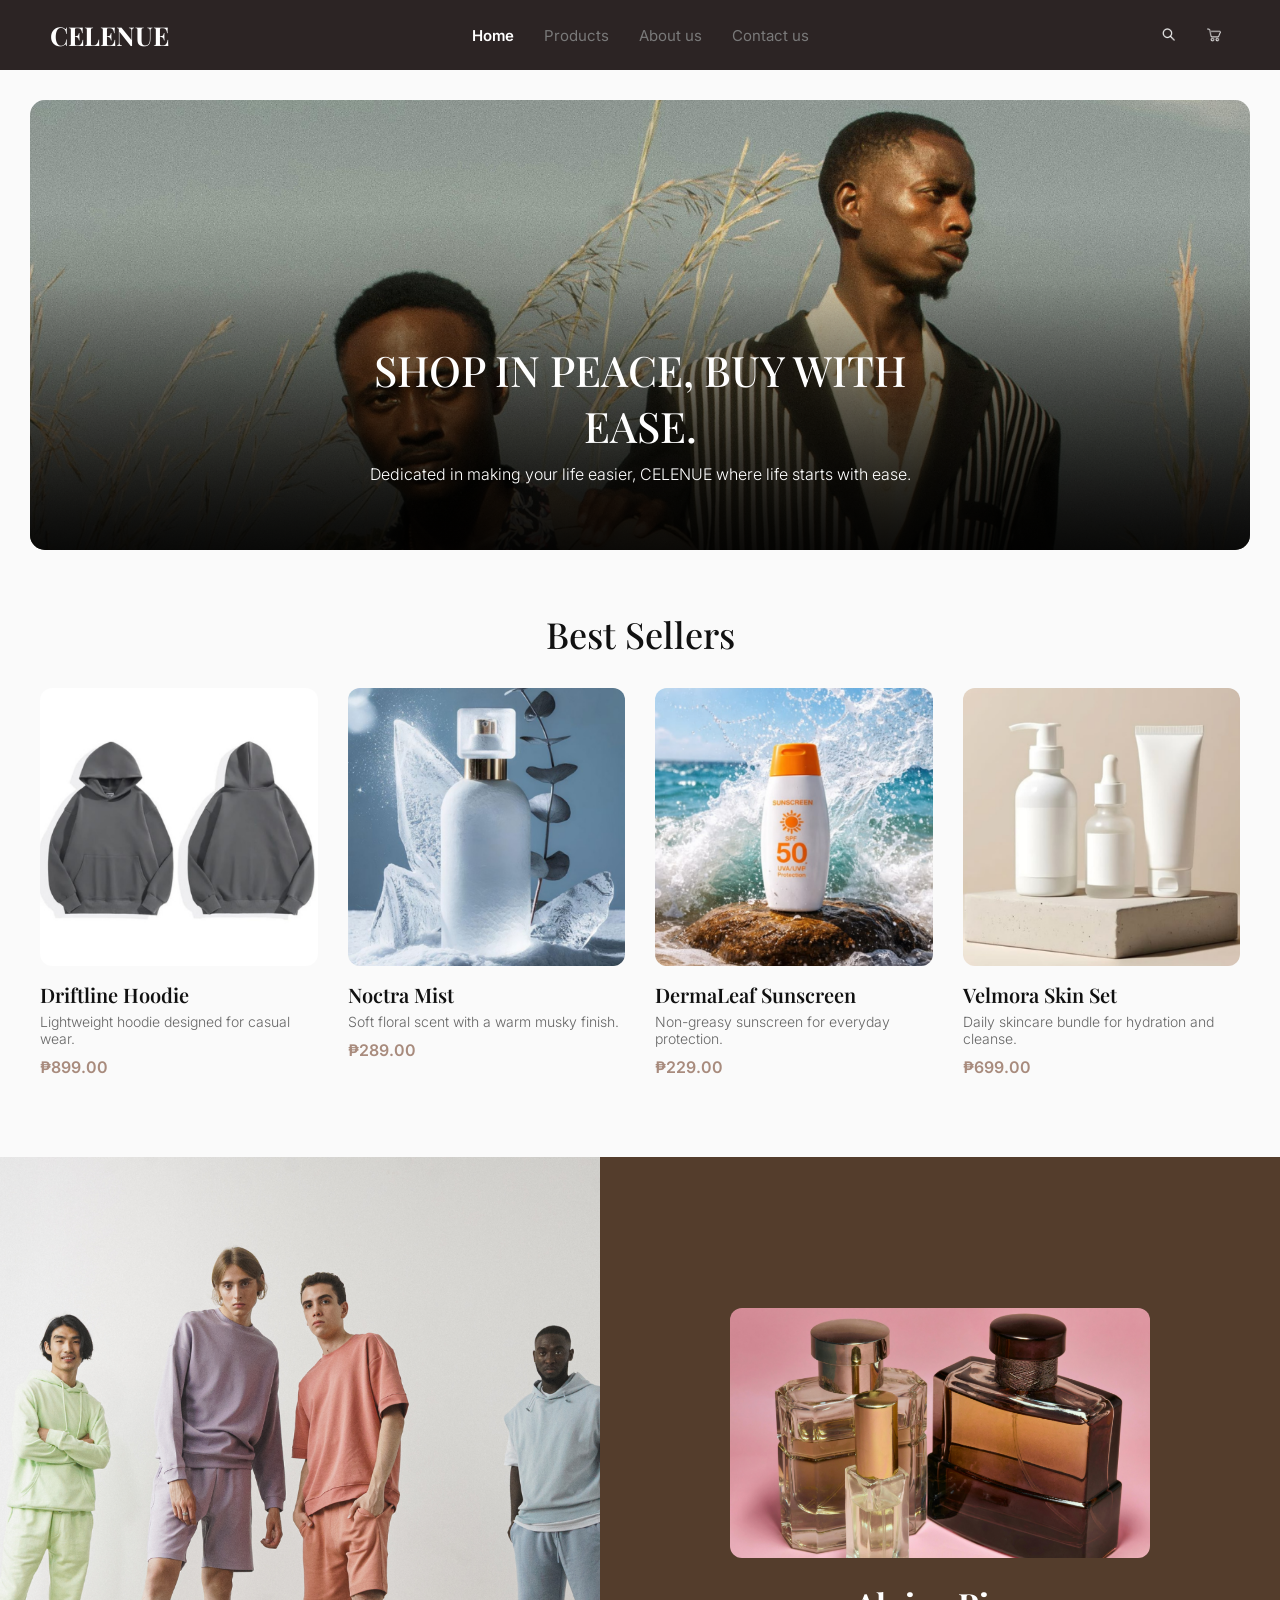
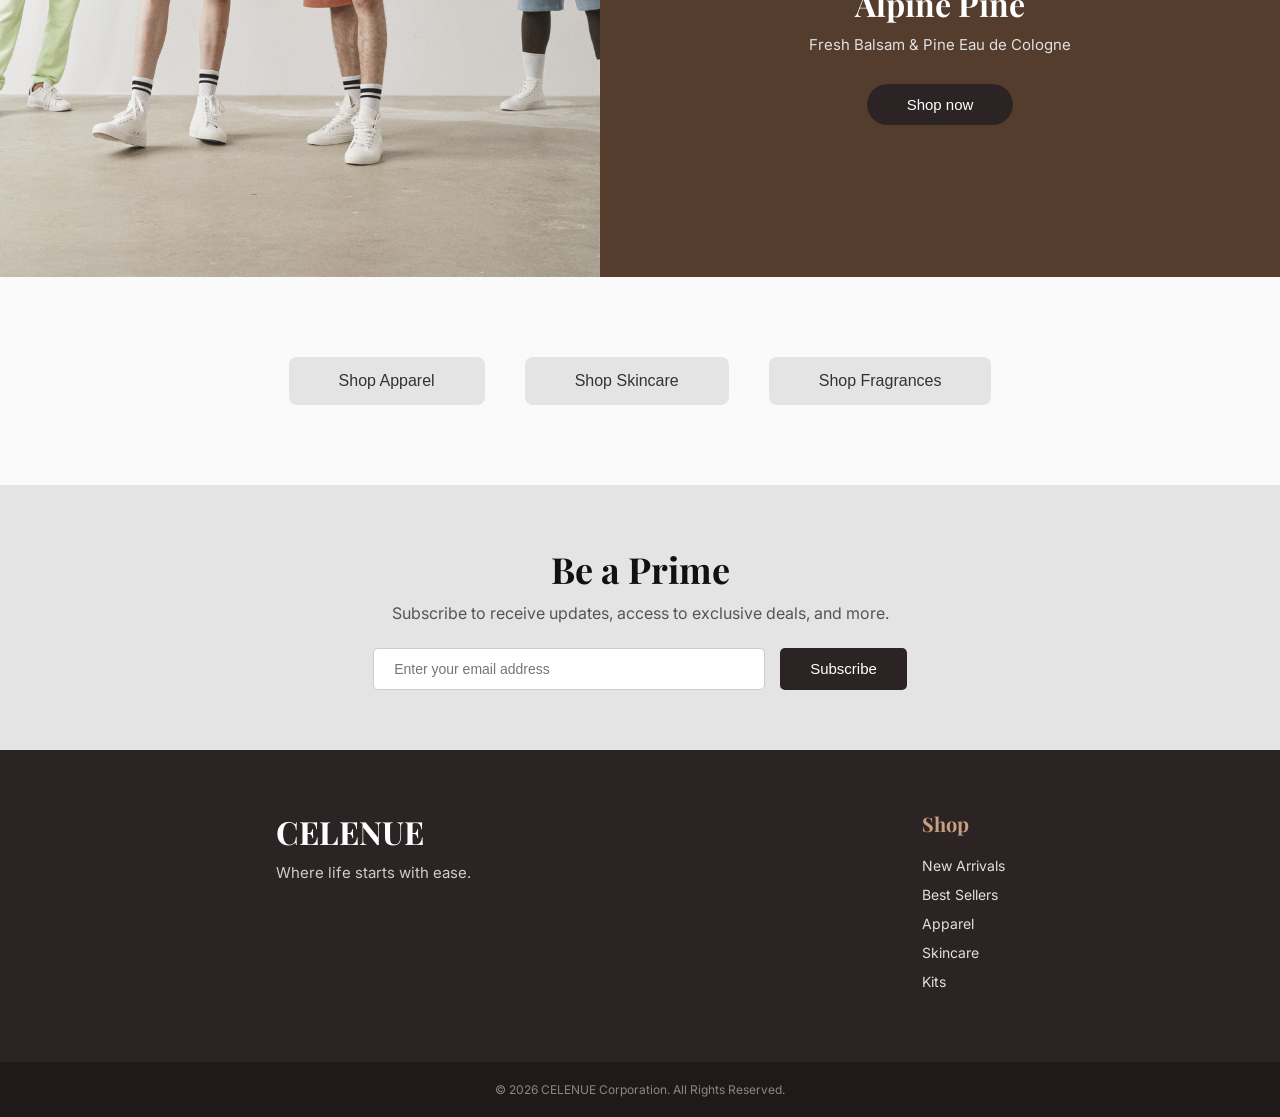
==== commit fcf4cce0: "Add files via upload" ====
--- a/index.html
+++ b/index.html
@@ -71,16 +71,6 @@
                     <a href="checkout.html" class="btnCheckout">Check out</a>
                 </div>
             </div>
-
-            <div class="dropdown-container">
-                <button class="iconbtn" style="filter: invert(1);">
-                    <img src="Assets/Profile.png" alt="Profile">
-                </button>
-                <div class="navPopup" style="width: 200px;">
-                    <p style="margin: 0 0 15px 0; font-size: 14px;">Welcome back!</p>
-                    <a href="#!" class="btnCheckout">Sign In</a>
-                </div>
-            </div>
         </div>
     </nav>
 
